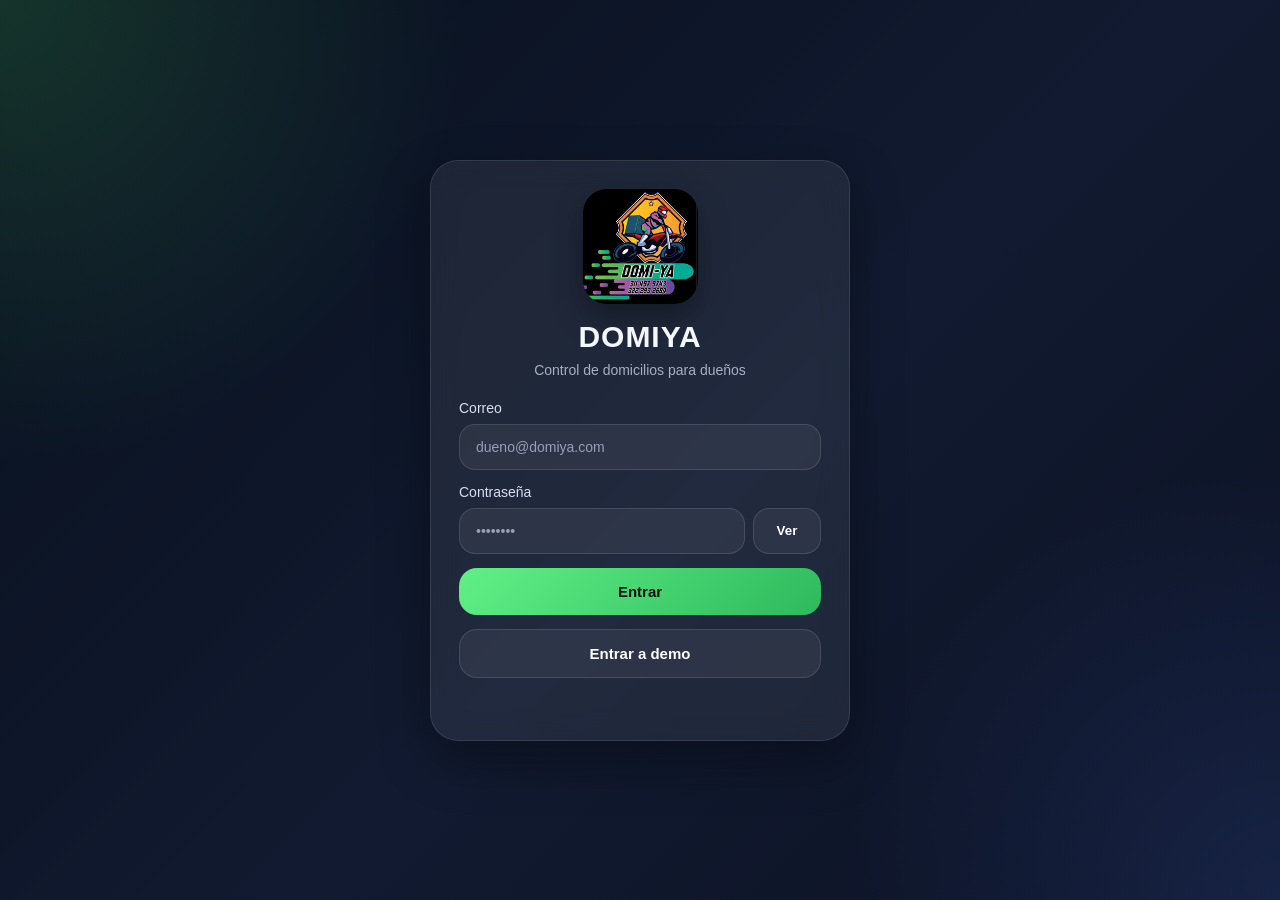
==== domiya.html @ 2bf101b1 "prueba de login y pagina" ====
<!DOCTYPE html>
<html lang="es">
<head>
  <meta charset="UTF-8" />
  <meta name="viewport" content="width=device-width, initial-scale=1.0" />
  <title>Panel | Domiya</title>
  <link rel="stylesheet" href="domiya.css" />
  <script src="domiya.js" defer></script>
</head>
<body>
  <div class="dashboard">
    <aside class="sidebar">
      <div class="sidebar-brand">
        <img src="logodomiya.jpg" alt="Logo Domiya" class="sidebar-logo" />
        <h2>DOMIYA</h2>
        <p>Panel de dueños</p>
      </div>

      <nav class="menu">
        <button class="menu-btn active" data-section="resumen">Resumen</button>
        <button class="menu-btn" data-section="mapa">Mapa</button>
        <button class="menu-btn" data-section="personal">Personal</button>
      </nav>

      <button id="logoutBtn" class="logout-btn">Cerrar sesión</button>
    </aside>

    <main class="content">
      <header class="topbar">
        <div>
          <p class="eyebrow">Operación en tiempo real</p>
          <h1>Hola, <span id="ownerName">Dueño</span></h1>
        </div>
      </header>

      <section id="resumen" class="panel-section active">
        <div class="hero-card">
          <small>Estado general</small>
          <h3>Todo bajo control</h3>
          <p>
            Revisa rápidamente quién está activo, cuántas zonas están cubiertas
            y entra al mapa operativo.
          </p>
        </div>

        <div class="stats">
          <div class="card stat-card">
            <strong>12</strong>
            <span>Activos</span>
          </div>
          <div class="card stat-card">
            <strong>4</strong>
            <span>En pausa</span>
          </div>
          <div class="card stat-card">
            <strong>3</strong>
            <span>Zonas</span>
          </div>
        </div>
      </section>

      <section id="mapa" class="panel-section">
        <div class="card map-card">
          <div class="section-head">
            <h3>Mapa operativo</h3>
            <span class="chip">Actualizado hace 10 s</span>
          </div>

          <div class="fake-map">
            <div class="road road-1"></div>
            <div class="road road-2"></div>
            <div class="road road-3"></div>

            <div class="pin pin-1">
              <span></span>
              <label>Carlos</label>
            </div>

            <div class="pin pin-2">
              <span></span>
              <label>Luisa</label>
            </div>

            <div class="pin pin-3 offpin">
              <span></span>
              <label>Pedro</label>
            </div>
          </div>
        </div>
      </section>

      <section id="personal" class="panel-section">
        <div class="card">
          <div class="section-head">
            <h3>Personal conectado</h3>
            <span class="chip">12 activos</span>
          </div>

          <div class="worker">
            <div class="worker-left">
              <div class="avatar">CR</div>
              <div>
                <strong>Carlos Ruiz</strong>
                <small>Zona Norte</small>
              </div>
            </div>
            <span class="pill active">Activo</span>
          </div>

          <div class="worker">
            <div class="worker-left">
              <div class="avatar">LM</div>
              <div>
                <strong>Luisa Mora</strong>
                <small>Centro</small>
              </div>
            </div>
            <span class="pill active">Activo</span>
          </div>

          <div class="worker">
            <div class="worker-left">
              <div class="avatar">PG</div>
              <div>
                <strong>Pedro Gil</strong>
                <small>Zona Sur</small>
              </div>
            </div>
            <span class="pill off">Inactivo</span>
          </div>
        </div>
      </section>
    </main>
  </div>
</body>
</html>
---- domiya.css ----
* {
  box-sizing: border-box;
}

body {
  margin: 0;
  font-family: Arial, sans-serif;
  background:
    radial-gradient(circle at top left, rgba(83, 216, 106, 0.18), transparent 30%),
    radial-gradient(circle at bottom right, rgba(85, 130, 255, 0.15), transparent 28%),
    linear-gradient(135deg, #08101d 0%, #111a30 55%, #0c1224 100%);
  color: #f4f7fb;
  min-height: 100vh;
}

.dashboard {
  min-height: 100vh;
  display: grid;
  grid-template-columns: 270px 1fr;
}

.sidebar {
  background: rgba(5, 10, 18, 0.65);
  border-right: 1px solid rgba(255, 255, 255, 0.08);
  padding: 24px 18px;
  display: flex;
  flex-direction: column;
}

.sidebar-brand {
  text-align: center;
  margin-bottom: 28px;
}

.sidebar-logo {
  width: 88px;
  height: 88px;
  object-fit: cover;
  border-radius: 20px;
  margin-bottom: 10px;
}

.sidebar-brand h2 {
  margin: 0;
}

.sidebar-brand p {
  margin: 6px 0 0;
  color: #a8b0c2;
  font-size: 14px;
}

.menu {
  display: flex;
  flex-direction: column;
  gap: 10px;
}

.menu-btn {
  border: 1px solid rgba(255, 255, 255, 0.08);
  background: rgba(255, 255, 255, 0.05);
  color: white;
  text-align: left;
  padding: 14px 16px;
  border-radius: 16px;
  cursor: pointer;
  font-weight: bold;
}

.menu-btn.active {
  background: rgba(83, 216, 106, 0.16);
  border-color: rgba(83, 216, 106, 0.38);
}

.logout-btn {
  margin-top: auto;
  border: none;
  background: linear-gradient(135deg, #ff7676, #ff5c5c);
  color: white;
  padding: 14px 16px;
  border-radius: 16px;
  cursor: pointer;
  font-weight: bold;
}

.content {
  padding: 28px;
}

.topbar {
  margin-bottom: 24px;
}

.eyebrow {
  margin: 0 0 8px;
  color: #a8b0c2;
  font-size: 14px;
}

.topbar h1 {
  margin: 0;
  font-size: 34px;
}

.panel-section {
  display: none;
}

.panel-section.active {
  display: block;
}

.hero-card,
.card {
  background: rgba(255, 255, 255, 0.07);
  border: 1px solid rgba(255, 255, 255, 0.08);
  border-radius: 24px;
  padding: 20px;
  backdrop-filter: blur(12px);
}

.hero-card {
  margin-bottom: 18px;
}

.hero-card small {
  color: #d6ffe0;
  font-weight: bold;
}

.hero-card h3 {
  margin: 10px 0;
  font-size: 28px;
}

.hero-card p {
  margin: 0;
  color: #a8b0c2;
  line-height: 1.6;
}

.stats {
  display: grid;
  grid-template-columns: repeat(3, minmax(0, 1fr));
  gap: 16px;
}

.stat-card {
  text-align: center;
}

.stat-card strong {
  display: block;
  font-size: 30px;
  margin-bottom: 8px;
}

.stat-card span {
  color: #a8b0c2;
}

.section-head {
  display: flex;
  justify-content: space-between;
  align-items: center;
  margin-bottom: 16px;
}

.section-head h3 {
  margin: 0;
}

.chip {
  background: rgba(83, 216, 106, 0.14);
  color: #d6ffe0;
  border: 1px solid rgba(83, 216, 106, 0.3);
  padding: 8px 12px;
  border-radius: 999px;
  font-size: 12px;
}

.map-card {
  padding-bottom: 24px;
}

.fake-map {
  position: relative;
  height: 480px;
  border-radius: 22px;
  overflow: hidden;
  background:
    radial-gradient(circle at 20% 18%, rgba(255,255,255,0.06), transparent 10%),
    radial-gradient(circle at 75% 32%, rgba(255,255,255,0.05), transparent 12%),
    radial-gradient(circle at 52% 72%, rgba(255,255,255,0.04), transparent 14%),
    linear-gradient(180deg, #183324, #10261a);
}

.road {
  position: absolute;
  background: rgba(231, 237, 240, 0.18);
  border-radius: 999px;
}

.road-1 {
  width: 260px;
  height: 14px;
  top: 110px;
  left: 35px;
  transform: rotate(18deg);
}

.road-2 {
  width: 220px;
  height: 14px;
  top: 270px;
  left: 90px;
  transform: rotate(-24deg);
}

.road-3 {
  width: 160px;
  height: 14px;
  top: 420px;
  left: 35px;
  transform: rotate(32deg);
}

.pin {
  position: absolute;
  display: flex;
  flex-direction: column;
  align-items: center;
  gap: 6px;
}

.pin span {
  width: 18px;
  height: 18px;
  background: #4cff7c;
  border-radius: 50%;
  box-shadow: 0 0 0 8px rgba(76, 255, 124, 0.16);
}

.pin label {
  color: white;
  font-size: 12px;
  font-weight: bold;
  background: rgba(0, 0, 0, 0.35);
  padding: 4px 8px;
  border-radius: 999px;
}

.pin-1 {
  top: 160px;
  left: 230px;
}

.pin-2 {
  top: 310px;
  left: 120px;
}

.pin-3 {
  top: 440px;
  left: 210px;
}

.offpin span {
  background: #ff6868;
  box-shadow: 0 0 0 8px rgba(255, 104, 104, 0.16);
}

.worker {
  display: flex;
  justify-content: space-between;
  align-items: center;
  background: rgba(255, 255, 255, 0.04);
  padding: 14px;
  border-radius: 18px;
  margin-bottom: 12px;
}

.worker-left {
  display: flex;
  align-items: center;
  gap: 12px;
}

.avatar {
  width: 42px;
  height: 42px;
  border-radius: 50%;
  display: grid;
  place-items: center;
  font-size: 13px;
  font-weight: bold;
  background: linear-gradient(135deg, #5e6cff, #7799ff);
}

.worker strong {
  display: block;
  margin-bottom: 4px;
}

.worker small {
  color: #a8b0c2;
}

.pill {
  font-size: 12px;
  padding: 7px 10px;
  border-radius: 999px;
  font-weight: bold;
}

.pill.active {
  color: #dbffe6;
  background: rgba(83, 216, 106, 0.15);
  border: 1px solid rgba(83, 216, 106, 0.3);
}

.pill.off {
  color: #ffdcdc;
  background: rgba(255, 102, 102, 0.12);
  border: 1px solid rgba(255, 102, 102, 0.25);
}

@media (max-width: 900px) {
  .dashboard {
    grid-template-columns: 1fr;
  }

  .sidebar {
    border-right: none;
    border-bottom: 1px solid rgba(255, 255, 255, 0.08);
  }

  .stats {
    grid-template-columns: 1fr;
  }

  .content {
    padding: 18px;
  }
}
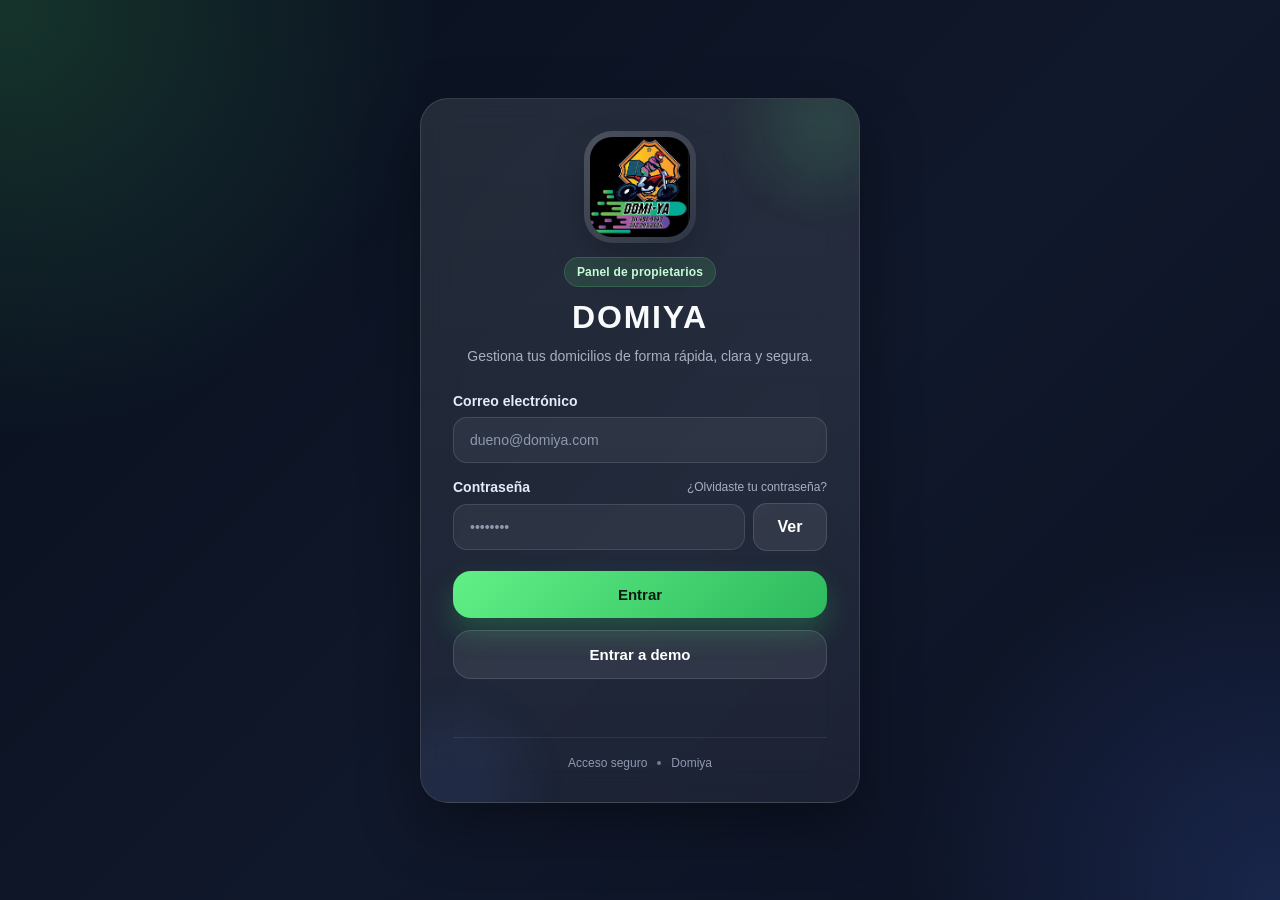
==== commit 63a04425: "cambios en panel admin" ====
--- a/domiya.html
+++ b/domiya.html
@@ -10,81 +10,269 @@
 <body>
   <div class="dashboard">
     <aside class="sidebar">
-      <div class="sidebar-brand">
-        <img src="logodomiya.jpg" alt="Logo Domiya" class="sidebar-logo" />
-        <h2>DOMIYA</h2>
-        <p>Panel de dueños</p>
+      <div class="sidebar-top">
+        <div class="sidebar-brand">
+          <div class="sidebar-logo-wrap">
+            <img src="logodomiya.jpg" alt="Logo Domiya" class="sidebar-logo" />
+          </div>
+          <div>
+            <h2>DOMIYA</h2>
+            <p>Panel de propietarios</p>
+          </div>
+        </div>
+
+        <div class="sidebar-status">
+          <span class="status-dot"></span>
+          <div>
+            <strong>Operación activa</strong>
+            <small>Monitoreo en tiempo real</small>
+          </div>
+        </div>
+
+        <nav class="menu">
+          <button class="menu-btn active" data-section="resumen">
+            <span>Resumen</span>
+            <small>Vista general</small>
+          </button>
+          <button class="menu-btn" data-section="mapa">
+            <span>Mapa</span>
+            <small>Operación en vivo</small>
+          </button>
+          <button class="menu-btn" data-section="personal">
+            <span>Personal</span>
+            <small>Equipo y estados</small>
+          </button>
+        </nav>
       </div>
-
-      <nav class="menu">
-        <button class="menu-btn active" data-section="resumen">Resumen</button>
-        <button class="menu-btn" data-section="mapa">Mapa</button>
-        <button class="menu-btn" data-section="personal">Personal</button>
-      </nav>
 
       <button id="logoutBtn" class="logout-btn">Cerrar sesión</button>
     </aside>
 
     <main class="content">
       <header class="topbar">
-        <div>
-          <p class="eyebrow">Operación en tiempo real</p>
+        <div class="topbar-copy">
+          <p class="eyebrow">Control operativo inteligente</p>
           <h1>Hola, <span id="ownerName">Dueño</span></h1>
+          <p class="topbar-text">
+            Supervisa repartidores, zonas activas y cobertura desde un solo lugar.
+          </p>
+        </div>
+
+        <div class="topbar-badges">
+          <span class="top-chip success">12 activos</span>
+          <span class="top-chip">3 zonas cubiertas</span>
+          <span class="top-chip muted" id="liveStatus">Actualizado hace 10 s</span>
         </div>
       </header>
 
       <section id="resumen" class="panel-section active">
         <div class="hero-card">
-          <small>Estado general</small>
-          <h3>Todo bajo control</h3>
-          <p>
-            Revisa rápidamente quién está activo, cuántas zonas están cubiertas
-            y entra al mapa operativo.
-          </p>
+          <div class="hero-copy">
+            <span class="hero-tag">Estado general</span>
+            <h3>La operación está estable y bajo control</h3>
+            <p>
+              Visualiza el estado del personal, revisa la cobertura por zonas y
+              entra al mapa para seguir la operación en tiempo real.
+            </p>
+          </div>
+
+          <div class="hero-side">
+            <div class="hero-mini-card">
+              <strong>91%</strong>
+              <span>Eficiencia hoy</span>
+            </div>
+            <div class="hero-mini-card">
+              <strong>24 min</strong>
+              <span>Promedio entrega</span>
+            </div>
+          </div>
         </div>
 
         <div class="stats">
-          <div class="card stat-card">
+          <article class="card stat-card">
+            <div class="stat-top">
+              <span class="stat-label">Domiciliarios activos</span>
+              <span class="stat-trend up">+8%</span>
+            </div>
             <strong>12</strong>
-            <span>Activos</span>
-          </div>
-          <div class="card stat-card">
+            <p>Cobertura operativa estable en las zonas principales.</p>
+          </article>
+
+          <article class="card stat-card">
+            <div class="stat-top">
+              <span class="stat-label">En pausa</span>
+              <span class="stat-trend neutral">Sin cambios</span>
+            </div>
             <strong>4</strong>
-            <span>En pausa</span>
-          </div>
-          <div class="card stat-card">
+            <p>Personal temporalmente desconectado o fuera de ruta.</p>
+          </article>
+
+          <article class="card stat-card">
+            <div class="stat-top">
+              <span class="stat-label">Zonas activas</span>
+              <span class="stat-trend up">Cobertura total</span>
+            </div>
             <strong>3</strong>
-            <span>Zonas</span>
+            <p>Norte, Centro y Sur con seguimiento continuo.</p>
+          </article>
+        </div>
+
+        <div class="summary-grid">
+          <div class="card">
+            <div class="section-head">
+              <h3>Rendimiento rápido</h3>
+              <span class="chip">Hoy</span>
+            </div>
+
+            <div class="mini-metrics">
+              <div class="mini-metric">
+                <span>Entregas completadas</span>
+                <strong>148</strong>
+              </div>
+              <div class="mini-metric">
+                <span>Tiempo medio</span>
+                <strong>24 min</strong>
+              </div>
+              <div class="mini-metric">
+                <span>Incidencias</span>
+                <strong>02</strong>
+              </div>
+            </div>
+          </div>
+
+          <div class="card">
+            <div class="section-head">
+              <h3>Actividad reciente</h3>
+              <span class="chip">En vivo</span>
+            </div>
+
+            <div class="activity-list">
+              <div class="activity-item">
+                <span class="activity-dot green"></span>
+                <p><strong>Carlos Ruiz</strong> tomó una orden en Zona Norte.</p>
+              </div>
+              <div class="activity-item">
+                <span class="activity-dot blue"></span>
+                <p><strong>Luisa Mora</strong> finalizó una entrega en Centro.</p>
+              </div>
+              <div class="activity-item">
+                <span class="activity-dot red"></span>
+                <p><strong>Pedro Gil</strong> quedó fuera de línea.</p>
+              </div>
+            </div>
           </div>
         </div>
       </section>
 
       <section id="mapa" class="panel-section">
         <div class="card map-card">
-          <div class="section-head">
-            <h3>Mapa operativo</h3>
-            <span class="chip">Actualizado hace 10 s</span>
-          </div>
-
-          <div class="fake-map">
-            <div class="road road-1"></div>
-            <div class="road road-2"></div>
-            <div class="road road-3"></div>
-
-            <div class="pin pin-1">
-              <span></span>
-              <label>Carlos</label>
-            </div>
-
-            <div class="pin pin-2">
-              <span></span>
-              <label>Luisa</label>
-            </div>
-
-            <div class="pin pin-3 offpin">
-              <span></span>
-              <label>Pedro</label>
-            </div>
+          <div class="section-head map-head">
+            <div>
+              <h3>Mapa operativo</h3>
+              <p class="section-subtext">
+                Seguimiento visual del personal y estado por zona.
+              </p>
+            </div>
+
+            <div class="map-actions">
+              <span class="chip">Tiempo real</span>
+              <span class="chip chip-dark" id="mapUpdatedAt">Actualizado hace 10 s</span>
+            </div>
+          </div>
+
+          <div class="map-layout">
+            <div class="fake-map">
+              <div class="map-grid"></div>
+              <div class="district district-1">Zona Norte</div>
+              <div class="district district-2">Centro</div>
+              <div class="district district-3">Zona Sur</div>
+
+              <div class="road road-1"></div>
+              <div class="road road-2"></div>
+              <div class="road road-3"></div>
+              <div class="road road-4"></div>
+
+              <div class="route route-1"></div>
+              <div class="route route-2"></div>
+
+              <div class="hub hub-1">Base</div>
+              <div class="hub hub-2">Punto</div>
+
+              <div class="pin pin-1">
+                <span></span>
+                <label>Carlos</label>
+              </div>
+
+              <div class="pin pin-2">
+                <span></span>
+                <label>Luisa</label>
+              </div>
+
+              <div class="pin pin-3 offpin">
+                <span></span>
+                <label>Pedro</label>
+              </div>
+
+              <div class="pulse pulse-1"></div>
+              <div class="pulse pulse-2"></div>
+            </div>
+
+            <aside class="map-sidepanel">
+              <div class="map-info-card">
+                <h4>Resumen del mapa</h4>
+                <div class="legend">
+                  <div class="legend-item">
+                    <span class="legend-dot active"></span>
+                    <span>Activo</span>
+                  </div>
+                  <div class="legend-item">
+                    <span class="legend-dot offline"></span>
+                    <span>Inactivo</span>
+                  </div>
+                  <div class="legend-item">
+                    <span class="legend-dot route"></span>
+                    <span>Ruta estimada</span>
+                  </div>
+                </div>
+              </div>
+
+              <div class="map-info-card">
+                <h4>Zonas</h4>
+                <div class="zone-item">
+                  <div>
+                    <strong>Norte</strong>
+                    <small>4 domiciliarios</small>
+                  </div>
+                  <span class="pill active">Alta</span>
+                </div>
+                <div class="zone-item">
+                  <div>
+                    <strong>Centro</strong>
+                    <small>5 domiciliarios</small>
+                  </div>
+                  <span class="pill active">Alta</span>
+                </div>
+                <div class="zone-item">
+                  <div>
+                    <strong>Sur</strong>
+                    <small>3 domiciliarios</small>
+                  </div>
+                  <span class="pill off">Media</span>
+                </div>
+              </div>
+
+              <div class="map-info-card">
+                <h4>Alertas</h4>
+                <div class="alert-item">
+                  <span class="alert-mark"></span>
+                  <p>Pedro Gil lleva 12 min sin actividad.</p>
+                </div>
+                <div class="alert-item">
+                  <span class="alert-mark green"></span>
+                  <p>Cobertura completa en zona Centro.</p>
+                </div>
+              </div>
+            </aside>
           </div>
         </div>
       </section>
@@ -92,7 +280,10 @@
       <section id="personal" class="panel-section">
         <div class="card">
           <div class="section-head">
-            <h3>Personal conectado</h3>
+            <div>
+              <h3>Personal conectado</h3>
+              <p class="section-subtext">Equipo visible en la operación actual.</p>
+            </div>
             <span class="chip">12 activos</span>
           </div>
 
@@ -101,32 +292,41 @@
               <div class="avatar">CR</div>
               <div>
                 <strong>Carlos Ruiz</strong>
-                <small>Zona Norte</small>
-              </div>
-            </div>
-            <span class="pill active">Activo</span>
+                <small>Zona Norte · 8 entregas hoy</small>
+              </div>
+            </div>
+            <div class="worker-right">
+              <span class="worker-score">94%</span>
+              <span class="pill active">Activo</span>
+            </div>
           </div>
 
           <div class="worker">
             <div class="worker-left">
-              <div class="avatar">LM</div>
+              <div class="avatar secondary">LM</div>
               <div>
                 <strong>Luisa Mora</strong>
-                <small>Centro</small>
-              </div>
-            </div>
-            <span class="pill active">Activo</span>
+                <small>Centro · 11 entregas hoy</small>
+              </div>
+            </div>
+            <div class="worker-right">
+              <span class="worker-score">97%</span>
+              <span class="pill active">Activo</span>
+            </div>
           </div>
 
           <div class="worker">
             <div class="worker-left">
-              <div class="avatar">PG</div>
+              <div class="avatar danger">PG</div>
               <div>
                 <strong>Pedro Gil</strong>
-                <small>Zona Sur</small>
-              </div>
-            </div>
-            <span class="pill off">Inactivo</span>
+                <small>Zona Sur · sin conexión reciente</small>
+              </div>
+            </div>
+            <div class="worker-right">
+              <span class="worker-score low">61%</span>
+              <span class="pill off">Inactivo</span>
+            </div>
           </div>
         </div>
       </section>
--- a/domiya.css
+++ b/domiya.css
@@ -1,53 +1,145 @@
+:root {
+  --bg-1: #07111f;
+  --bg-2: #0d1729;
+  --bg-3: #0c1322;
+
+  --surface: rgba(255, 255, 255, 0.07);
+  --surface-2: rgba(255, 255, 255, 0.05);
+  --surface-3: rgba(255, 255, 255, 0.1);
+
+  --border: rgba(255, 255, 255, 0.09);
+  --border-strong: rgba(255, 255, 255, 0.14);
+
+  --text: #f4f7fb;
+  --muted: #a8b0c2;
+  --muted-2: #8d97ab;
+
+  --green: #59e67d;
+  --green-2: #2fb95c;
+  --blue: #6f86ff;
+  --blue-2: #4d67f7;
+  --red: #ff6b6b;
+  --orange: #ffcf7d;
+
+  --shadow-xl: 0 30px 70px rgba(0, 0, 0, 0.35);
+  --shadow-lg: 0 18px 40px rgba(0, 0, 0, 0.25);
+  --radius-xl: 28px;
+  --radius-lg: 22px;
+  --radius-md: 16px;
+  --transition: 0.25s ease;
+}
+
 * {
   box-sizing: border-box;
 }
 
+html {
+  scroll-behavior: smooth;
+}
+
 body {
   margin: 0;
-  font-family: Arial, sans-serif;
+  font-family: Inter, Arial, sans-serif;
+  color: var(--text);
+  min-height: 100vh;
   background:
-    radial-gradient(circle at top left, rgba(83, 216, 106, 0.18), transparent 30%),
-    radial-gradient(circle at bottom right, rgba(85, 130, 255, 0.15), transparent 28%),
-    linear-gradient(135deg, #08101d 0%, #111a30 55%, #0c1224 100%);
-  color: #f4f7fb;
-  min-height: 100vh;
+    radial-gradient(circle at top left, rgba(83, 216, 106, 0.16), transparent 24%),
+    radial-gradient(circle at bottom right, rgba(85, 130, 255, 0.14), transparent 25%),
+    linear-gradient(135deg, var(--bg-1) 0%, var(--bg-2) 52%, var(--bg-3) 100%);
+}
+
+button {
+  font: inherit;
 }
 
 .dashboard {
   min-height: 100vh;
   display: grid;
-  grid-template-columns: 270px 1fr;
+  grid-template-columns: 290px 1fr;
 }
 
 .sidebar {
-  background: rgba(5, 10, 18, 0.65);
-  border-right: 1px solid rgba(255, 255, 255, 0.08);
-  padding: 24px 18px;
   display: flex;
   flex-direction: column;
+  justify-content: space-between;
+  padding: 22px 18px;
+  background: rgba(4, 10, 18, 0.72);
+  border-right: 1px solid var(--border);
+  backdrop-filter: blur(16px);
+}
+
+.sidebar-top {
+  display: flex;
+  flex-direction: column;
+  gap: 22px;
 }
 
 .sidebar-brand {
-  text-align: center;
-  margin-bottom: 28px;
+  display: flex;
+  align-items: center;
+  gap: 14px;
+  padding: 10px;
+  border-radius: 22px;
+  background: rgba(255, 255, 255, 0.04);
+  border: 1px solid rgba(255, 255, 255, 0.06);
+}
+
+.sidebar-logo-wrap {
+  flex-shrink: 0;
+  width: 72px;
+  height: 72px;
+  padding: 4px;
+  border-radius: 20px;
+  background: linear-gradient(135deg, rgba(255,255,255,0.18), rgba(255,255,255,0.04));
 }
 
 .sidebar-logo {
-  width: 88px;
-  height: 88px;
+  width: 100%;
+  height: 100%;
   object-fit: cover;
-  border-radius: 20px;
-  margin-bottom: 10px;
+  border-radius: 16px;
+  display: block;
 }
 
 .sidebar-brand h2 {
+  margin: 0 0 4px;
+  font-size: 22px;
+  letter-spacing: 1px;
+}
+
+.sidebar-brand p {
   margin: 0;
-}
-
-.sidebar-brand p {
-  margin: 6px 0 0;
-  color: #a8b0c2;
+  color: var(--muted);
+  font-size: 13px;
+}
+
+.sidebar-status {
+  display: flex;
+  align-items: center;
+  gap: 12px;
+  padding: 14px 15px;
+  border-radius: 18px;
+  background: rgba(89, 230, 125, 0.08);
+  border: 1px solid rgba(89, 230, 125, 0.16);
+}
+
+.status-dot {
+  width: 10px;
+  height: 10px;
+  border-radius: 50%;
+  background: var(--green);
+  box-shadow: 0 0 0 8px rgba(89, 230, 125, 0.12);
+  animation: pulseDot 1.8s infinite;
+}
+
+.sidebar-status strong {
+  display: block;
   font-size: 14px;
+}
+
+.sidebar-status small {
+  color: #c8f8d3;
+  font-size: 12px;
 }
 
 .menu {
@@ -58,29 +150,54 @@
 
 .menu-btn {
   border: 1px solid rgba(255, 255, 255, 0.08);
-  background: rgba(255, 255, 255, 0.05);
+  background: rgba(255, 255, 255, 0.04);
   color: white;
   text-align: left;
   padding: 14px 16px;
-  border-radius: 16px;
+  border-radius: 18px;
   cursor: pointer;
-  font-weight: bold;
+  transition: transform var(--transition), border-color var(--transition), background var(--transition);
+  display: flex;
+  flex-direction: column;
+  gap: 3px;
+}
+
+.menu-btn span {
+  font-weight: 700;
+  font-size: 15px;
+}
+
+.menu-btn small {
+  color: var(--muted);
+  font-size: 12px;
+}
+
+.menu-btn:hover {
+  transform: translateY(-1px);
+  background: rgba(255, 255, 255, 0.07);
 }
 
 .menu-btn.active {
-  background: rgba(83, 216, 106, 0.16);
-  border-color: rgba(83, 216, 106, 0.38);
+  background: linear-gradient(135deg, rgba(89, 230, 125, 0.16), rgba(89, 230, 125, 0.07));
+  border-color: rgba(89, 230, 125, 0.3);
+  box-shadow: inset 0 0 0 1px rgba(89, 230, 125, 0.05);
 }
 
 .logout-btn {
-  margin-top: auto;
   border: none;
-  background: linear-gradient(135deg, #ff7676, #ff5c5c);
+  background: linear-gradient(135deg, #ff7e7e, #ff5d5d);
   color: white;
-  padding: 14px 16px;
-  border-radius: 16px;
+  padding: 15px 16px;
+  border-radius: 18px;
   cursor: pointer;
-  font-weight: bold;
+  font-weight: 700;
+  box-shadow: 0 14px 28px rgba(255, 93, 93, 0.2);
+  transition: transform var(--transition), box-shadow var(--transition);
+}
+
+.logout-btn:hover {
+  transform: translateY(-2px);
+  box-shadow: 0 18px 34px rgba(255, 93, 93, 0.26);
 }
 
 .content {
@@ -88,18 +205,68 @@
 }
 
 .topbar {
-  margin-bottom: 24px;
+  display: flex;
+  justify-content: space-between;
+  align-items: flex-start;
+  gap: 18px;
+  margin-bottom: 28px;
 }
 
 .eyebrow {
   margin: 0 0 8px;
-  color: #a8b0c2;
-  font-size: 14px;
+  color: var(--muted);
+  font-size: 13px;
+  text-transform: uppercase;
+  letter-spacing: 0.9px;
 }
 
 .topbar h1 {
   margin: 0;
-  font-size: 34px;
+  font-size: 36px;
+  line-height: 1.05;
+}
+
+.topbar-text {
+  margin: 10px 0 0;
+  max-width: 720px;
+  color: var(--muted);
+  line-height: 1.6;
+}
+
+.topbar-badges {
+  display: flex;
+  flex-wrap: wrap;
+  justify-content: flex-end;
+  gap: 10px;
+}
+
+.top-chip,
+.chip {
+  display: inline-flex;
+  align-items: center;
+  justify-content: center;
+  min-height: 36px;
+  padding: 8px 12px;
+  border-radius: 999px;
+  font-size: 12px;
+  font-weight: 700;
+  border: 1px solid var(--border-strong);
+  background: rgba(255, 255, 255, 0.06);
+  color: var(--text);
+}
+
+.top-chip.success,
+.chip {
+  background: rgba(89, 230, 125, 0.12);
+  color: #d8ffe3;
+  border-color: rgba(89, 230, 125, 0.26);
+}
+
+.top-chip.muted,
+.chip-dark {
+  background: rgba(255, 255, 255, 0.05);
+  color: #dbe2ef;
+  border-color: rgba(255, 255, 255, 0.1);
 }
 
 .panel-section {
@@ -110,119 +277,390 @@
   display: block;
 }
 
-.hero-card,
-.card {
-  background: rgba(255, 255, 255, 0.07);
-  border: 1px solid rgba(255, 255, 255, 0.08);
-  border-radius: 24px;
-  padding: 20px;
-  backdrop-filter: blur(12px);
-}
-
+.card,
 .hero-card {
-  margin-bottom: 18px;
-}
-
-.hero-card small {
-  color: #d6ffe0;
-  font-weight: bold;
+  background: linear-gradient(180deg, rgba(255,255,255,0.08), rgba(255,255,255,0.05));
+  border: 1px solid var(--border);
+  border-radius: var(--radius-xl);
+  backdrop-filter: blur(14px);
+  box-shadow: var(--shadow-lg);
+}
+
+.hero-card {
+  display: grid;
+  grid-template-columns: 1.4fr 0.8fr;
+  gap: 20px;
+  padding: 24px;
+  margin-bottom: 20px;
+  position: relative;
+  overflow: hidden;
+}
+
+.hero-card::before {
+  content: "";
+  position: absolute;
+  inset: auto -60px -80px auto;
+  width: 220px;
+  height: 220px;
+  border-radius: 50%;
+  background: radial-gradient(circle, rgba(89,230,125,0.22), transparent 68%);
+  pointer-events: none;
+}
+
+.hero-tag {
+  display: inline-flex;
+  padding: 7px 12px;
+  border-radius: 999px;
+  font-size: 12px;
+  font-weight: 700;
+  background: rgba(89, 230, 125, 0.12);
+  border: 1px solid rgba(89, 230, 125, 0.18);
+  color: #d4ffdf;
+  margin-bottom: 12px;
 }
 
 .hero-card h3 {
-  margin: 10px 0;
-  font-size: 28px;
+  margin: 0 0 10px;
+  font-size: 30px;
+  line-height: 1.15;
 }
 
 .hero-card p {
   margin: 0;
-  color: #a8b0c2;
-  line-height: 1.6;
+  max-width: 620px;
+  color: var(--muted);
+  line-height: 1.7;
+}
+
+.hero-side {
+  display: grid;
+  gap: 14px;
+}
+
+.hero-mini-card {
+  padding: 18px;
+  border-radius: 22px;
+  background: rgba(255, 255, 255, 0.05);
+  border: 1px solid rgba(255,255,255,0.08);
+}
+
+.hero-mini-card strong {
+  display: block;
+  font-size: 28px;
+  margin-bottom: 6px;
+}
+
+.hero-mini-card span {
+  color: var(--muted);
+  font-size: 13px;
 }
 
 .stats {
   display: grid;
   grid-template-columns: repeat(3, minmax(0, 1fr));
   gap: 16px;
+  margin-bottom: 18px;
 }
 
 .stat-card {
-  text-align: center;
+  padding: 20px;
+}
+
+.stat-top {
+  display: flex;
+  justify-content: space-between;
+  gap: 12px;
+  margin-bottom: 16px;
+}
+
+.stat-label {
+  color: var(--muted);
+  font-size: 13px;
+  font-weight: 600;
+}
+
+.stat-trend {
+  font-size: 12px;
+  font-weight: 700;
+  padding: 6px 10px;
+  border-radius: 999px;
+}
+
+.stat-trend.up {
+  background: rgba(89, 230, 125, 0.12);
+  color: #d2ffde;
+}
+
+.stat-trend.neutral {
+  background: rgba(255, 255, 255, 0.06);
+  color: #e8edf8;
 }
 
 .stat-card strong {
   display: block;
-  font-size: 30px;
+  font-size: 34px;
+  margin-bottom: 10px;
+}
+
+.stat-card p {
+  margin: 0;
+  color: var(--muted);
+  line-height: 1.6;
+  font-size: 14px;
+}
+
+.summary-grid {
+  display: grid;
+  grid-template-columns: 1fr 1fr;
+  gap: 16px;
+}
+
+.summary-grid .card {
+  padding: 20px;
+}
+
+.section-head {
+  display: flex;
+  align-items: center;
+  justify-content: space-between;
+  gap: 12px;
+  margin-bottom: 18px;
+}
+
+.section-head h3,
+.map-info-card h4 {
+  margin: 0;
+}
+
+.section-subtext {
+  margin: 6px 0 0;
+  color: var(--muted);
+  font-size: 13px;
+}
+
+.mini-metrics {
+  display: grid;
+  grid-template-columns: repeat(3, minmax(0, 1fr));
+  gap: 14px;
+}
+
+.mini-metric {
+  padding: 16px;
+  border-radius: 18px;
+  background: rgba(255, 255, 255, 0.04);
+  border: 1px solid rgba(255,255,255,0.06);
+}
+
+.mini-metric span {
+  display: block;
+  color: var(--muted);
+  font-size: 13px;
   margin-bottom: 8px;
 }
 
-.stat-card span {
-  color: #a8b0c2;
-}
-
-.section-head {
-  display: flex;
-  justify-content: space-between;
-  align-items: center;
-  margin-bottom: 16px;
-}
-
-.section-head h3 {
+.mini-metric strong {
+  font-size: 26px;
+}
+
+.activity-list {
+  display: flex;
+  flex-direction: column;
+  gap: 14px;
+}
+
+.activity-item {
+  display: flex;
+  align-items: flex-start;
+  gap: 12px;
+  padding: 14px;
+  border-radius: 18px;
+  background: rgba(255, 255, 255, 0.04);
+}
+
+.activity-item p {
   margin: 0;
-}
-
-.chip {
-  background: rgba(83, 216, 106, 0.14);
-  color: #d6ffe0;
-  border: 1px solid rgba(83, 216, 106, 0.3);
-  padding: 8px 12px;
+  color: var(--muted);
+  line-height: 1.5;
+}
+
+.activity-item strong {
+  color: var(--text);
+}
+
+.activity-dot {
+  width: 10px;
+  height: 10px;
+  margin-top: 6px;
+  border-radius: 50%;
+  flex-shrink: 0;
+}
+
+.activity-dot.green {
+  background: var(--green);
+}
+
+.activity-dot.blue {
+  background: var(--blue);
+}
+
+.activity-dot.red {
+  background: var(--red);
+}
+
+.map-card {
+  padding: 22px;
+}
+
+.map-head {
+  margin-bottom: 20px;
+}
+
+.map-actions {
+  display: flex;
+  gap: 10px;
+  flex-wrap: wrap;
+}
+
+.map-layout {
+  display: grid;
+  grid-template-columns: minmax(0, 1.4fr) 320px;
+  gap: 18px;
+  align-items: start;
+}
+
+.fake-map {
+  position: relative;
+  min-height: 560px;
+  border-radius: 28px;
+  overflow: hidden;
+  background:
+    radial-gradient(circle at 18% 18%, rgba(255,255,255,0.06), transparent 10%),
+    radial-gradient(circle at 76% 26%, rgba(255,255,255,0.04), transparent 13%),
+    radial-gradient(circle at 60% 75%, rgba(255,255,255,0.05), transparent 16%),
+    linear-gradient(180deg, #153225 0%, #10261b 55%, #0d1f17 100%);
+  border: 1px solid rgba(255,255,255,0.07);
+  box-shadow: inset 0 0 0 1px rgba(255,255,255,0.03);
+}
+
+.map-grid {
+  position: absolute;
+  inset: 0;
+  background-image:
+    linear-gradient(rgba(255,255,255,0.03) 1px, transparent 1px),
+    linear-gradient(90deg, rgba(255,255,255,0.03) 1px, transparent 1px);
+  background-size: 34px 34px;
+  opacity: 0.45;
+}
+
+.district {
+  position: absolute;
+  padding: 10px 14px;
   border-radius: 999px;
   font-size: 12px;
-}
-
-.map-card {
-  padding-bottom: 24px;
-}
-
-.fake-map {
-  position: relative;
-  height: 480px;
-  border-radius: 22px;
-  overflow: hidden;
-  background:
-    radial-gradient(circle at 20% 18%, rgba(255,255,255,0.06), transparent 10%),
-    radial-gradient(circle at 75% 32%, rgba(255,255,255,0.05), transparent 12%),
-    radial-gradient(circle at 52% 72%, rgba(255,255,255,0.04), transparent 14%),
-    linear-gradient(180deg, #183324, #10261a);
+  font-weight: 700;
+  color: #effff4;
+  background: rgba(255,255,255,0.08);
+  border: 1px solid rgba(255,255,255,0.09);
+  backdrop-filter: blur(6px);
+}
+
+.district-1 {
+  top: 72px;
+  left: 68px;
+}
+
+.district-2 {
+  top: 245px;
+  left: 310px;
+}
+
+.district-3 {
+  bottom: 72px;
+  left: 100px;
+}
+
+.road,
+.route {
+  position: absolute;
+  border-radius: 999px;
 }
 
 .road {
+  background: rgba(230, 236, 239, 0.18);
+  box-shadow: inset 0 0 0 1px rgba(255,255,255,0.03);
+}
+
+.road-1 {
+  width: 340px;
+  height: 16px;
+  top: 120px;
+  left: 70px;
+  transform: rotate(17deg);
+}
+
+.road-2 {
+  width: 280px;
+  height: 16px;
+  top: 230px;
+  left: 320px;
+  transform: rotate(-28deg);
+}
+
+.road-3 {
+  width: 250px;
+  height: 16px;
+  bottom: 150px;
+  left: 110px;
+  transform: rotate(22deg);
+}
+
+.road-4 {
+  width: 180px;
+  height: 16px;
+  bottom: 78px;
+  right: 85px;
+  transform: rotate(-16deg);
+}
+
+.route {
+  height: 4px;
+  background: linear-gradient(90deg, rgba(111,134,255,0.2), rgba(111,134,255,0.95), rgba(111,134,255,0.2));
+  box-shadow: 0 0 20px rgba(111, 134, 255, 0.35);
+}
+
+.route-1 {
+  width: 260px;
+  top: 188px;
+  left: 212px;
+  transform: rotate(28deg);
+}
+
+.route-2 {
+  width: 200px;
+  bottom: 188px;
+  left: 188px;
+  transform: rotate(-18deg);
+}
+
+.hub {
   position: absolute;
-  background: rgba(231, 237, 240, 0.18);
-  border-radius: 999px;
-}
-
-.road-1 {
-  width: 260px;
-  height: 14px;
-  top: 110px;
-  left: 35px;
-  transform: rotate(18deg);
-}
-
-.road-2 {
-  width: 220px;
-  height: 14px;
-  top: 270px;
-  left: 90px;
-  transform: rotate(-24deg);
-}
-
-.road-3 {
-  width: 160px;
-  height: 14px;
-  top: 420px;
-  left: 35px;
-  transform: rotate(32deg);
+  padding: 8px 10px;
+  border-radius: 12px;
+  font-size: 11px;
+  font-weight: 800;
+  color: #0a120c;
+  background: linear-gradient(135deg, #ecf7ef, #d8f0df);
+  box-shadow: 0 10px 20px rgba(0,0,0,0.18);
+}
+
+.hub-1 {
+  top: 155px;
+  left: 180px;
+}
+
+.hub-2 {
+  bottom: 170px;
+  right: 120px;
 }
 
 .pin {
@@ -230,7 +668,8 @@
   display: flex;
   flex-direction: column;
   align-items: center;
-  gap: 6px;
+  gap: 8px;
+  z-index: 3;
 }
 
 .pin span {
@@ -238,63 +677,179 @@
   height: 18px;
   background: #4cff7c;
   border-radius: 50%;
-  box-shadow: 0 0 0 8px rgba(76, 255, 124, 0.16);
+  box-shadow: 0 0 0 10px rgba(76, 255, 124, 0.14);
 }
 
 .pin label {
   color: white;
   font-size: 12px;
-  font-weight: bold;
-  background: rgba(0, 0, 0, 0.35);
-  padding: 4px 8px;
+  font-weight: 700;
+  background: rgba(0, 0, 0, 0.38);
+  padding: 5px 10px;
   border-radius: 999px;
+  border: 1px solid rgba(255,255,255,0.08);
+  backdrop-filter: blur(6px);
 }
 
 .pin-1 {
+  top: 185px;
+  left: 270px;
+}
+
+.pin-2 {
+  top: 300px;
+  right: 180px;
+}
+
+.pin-3 {
+  bottom: 92px;
+  left: 240px;
+}
+
+.offpin span {
+  background: #ff6b6b;
+  box-shadow: 0 0 0 10px rgba(255, 107, 107, 0.14);
+}
+
+.pulse {
+  position: absolute;
+  border-radius: 50%;
+  border: 2px solid rgba(76, 255, 124, 0.28);
+  animation: radar 2.6s infinite;
+}
+
+.pulse-1 {
+  width: 74px;
+  height: 74px;
   top: 160px;
-  left: 230px;
-}
-
-.pin-2 {
-  top: 310px;
-  left: 120px;
-}
-
-.pin-3 {
-  top: 440px;
-  left: 210px;
-}
-
-.offpin span {
-  background: #ff6868;
-  box-shadow: 0 0 0 8px rgba(255, 104, 104, 0.16);
+  left: 240px;
+}
+
+.pulse-2 {
+  width: 68px;
+  height: 68px;
+  top: 275px;
+  right: 155px;
+  animation-delay: 0.8s;
+}
+
+.map-sidepanel {
+  display: flex;
+  flex-direction: column;
+  gap: 14px;
+}
+
+.map-info-card {
+  padding: 18px;
+  border-radius: 22px;
+  background: rgba(255,255,255,0.05);
+  border: 1px solid rgba(255,255,255,0.08);
+}
+
+.map-info-card h4 {
+  margin-bottom: 14px;
+  font-size: 16px;
+}
+
+.legend {
+  display: grid;
+  gap: 10px;
+}
+
+.legend-item,
+.zone-item,
+.alert-item {
+  display: flex;
+  align-items: center;
+  justify-content: space-between;
+  gap: 12px;
+}
+
+.legend-item {
+  justify-content: flex-start;
+}
+
+.legend-dot,
+.alert-mark {
+  width: 10px;
+  height: 10px;
+  border-radius: 50%;
+  flex-shrink: 0;
+}
+
+.legend-dot.active,
+.alert-mark.green {
+  background: var(--green);
+}
+
+.legend-dot.offline,
+.alert-mark {
+  background: var(--red);
+}
+
+.legend-dot.route {
+  background: var(--blue);
+}
+
+.zone-item + .zone-item,
+.alert-item + .alert-item {
+  margin-top: 12px;
+}
+
+.zone-item small {
+  display: block;
+  margin-top: 4px;
+  color: var(--muted);
+}
+
+.alert-item {
+  align-items: flex-start;
+  justify-content: flex-start;
+}
+
+.alert-item p {
+  margin: 0;
+  color: var(--muted);
+  line-height: 1.5;
 }
 
 .worker {
   display: flex;
   justify-content: space-between;
   align-items: center;
+  gap: 14px;
+  padding: 16px;
+  border-radius: 20px;
+  margin-bottom: 12px;
   background: rgba(255, 255, 255, 0.04);
-  padding: 14px;
-  border-radius: 18px;
-  margin-bottom: 12px;
-}
-
-.worker-left {
+  border: 1px solid rgba(255,255,255,0.06);
+}
+
+.worker-left,
+.worker-right {
   display: flex;
   align-items: center;
   gap: 12px;
 }
 
 .avatar {
-  width: 42px;
-  height: 42px;
+  width: 46px;
+  height: 46px;
   border-radius: 50%;
   display: grid;
   place-items: center;
   font-size: 13px;
-  font-weight: bold;
+  font-weight: 800;
   background: linear-gradient(135deg, #5e6cff, #7799ff);
+  box-shadow: 0 12px 24px rgba(94,108,255,0.2);
+}
+
+.avatar.secondary {
+  background: linear-gradient(135deg, #4ec7ff, #6497ff);
+}
+
+.avatar.danger {
+  background: linear-gradient(135deg, #ff8a8a, #ff6767);
 }
 
 .worker strong {
@@ -303,14 +858,32 @@
 }
 
 .worker small {
-  color: #a8b0c2;
+  color: var(--muted);
+}
+
+.worker-score {
+  min-width: 54px;
+  text-align: center;
+  padding: 8px 10px;
+  border-radius: 12px;
+  font-size: 12px;
+  font-weight: 800;
+  background: rgba(89, 230, 125, 0.1);
+  color: #d5ffe0;
+  border: 1px solid rgba(89, 230, 125, 0.16);
+}
+
+.worker-score.low {
+  background: rgba(255, 107, 107, 0.1);
+  color: #ffe0e0;
+  border-color: rgba(255, 107, 107, 0.16);
 }
 
 .pill {
   font-size: 12px;
-  padding: 7px 10px;
+  padding: 8px 11px;
   border-radius: 999px;
-  font-weight: bold;
+  font-weight: 800;
 }
 
 .pill.active {
@@ -325,14 +898,61 @@
   border: 1px solid rgba(255, 102, 102, 0.25);
 }
 
-@media (max-width: 900px) {
+@keyframes pulseDot {
+  0%,
+  100% {
+    transform: scale(1);
+    opacity: 1;
+  }
+  50% {
+    transform: scale(1.08);
+    opacity: 0.8;
+  }
+}
+
+@keyframes radar {
+  0% {
+    transform: scale(0.85);
+    opacity: 0.7;
+  }
+  100% {
+    transform: scale(1.35);
+    opacity: 0;
+  }
+}
+
+@media (max-width: 1180px) {
+  .map-layout {
+    grid-template-columns: 1fr;
+  }
+
+  .map-sidepanel {
+    grid-template-columns: repeat(3, minmax(0, 1fr));
+    display: grid;
+  }
+}
+
+@media (max-width: 980px) {
   .dashboard {
     grid-template-columns: 1fr;
   }
 
   .sidebar {
     border-right: none;
-    border-bottom: 1px solid rgba(255, 255, 255, 0.08);
+    border-bottom: 1px solid var(--border);
+    gap: 16px;
+  }
+
+  .topbar,
+  .hero-card,
+  .summary-grid {
+    grid-template-columns: 1fr;
+    display: grid;
+  }
+
+  .topbar {
+    display: flex;
+    flex-direction: column;
   }
 
   .stats {
@@ -342,4 +962,33 @@
   .content {
     padding: 18px;
   }
+}
+
+@media (max-width: 760px) {
+  .mini-metrics,
+  .map-sidepanel {
+    grid-template-columns: 1fr;
+  }
+
+  .fake-map {
+    min-height: 460px;
+  }
+
+  .topbar h1 {
+    font-size: 30px;
+  }
+
+  .hero-card h3 {
+    font-size: 24px;
+  }
+
+  .worker {
+    flex-direction: column;
+    align-items: flex-start;
+  }
+
+  .worker-right {
+    width: 100%;
+    justify-content: space-between;
+  }
 }
